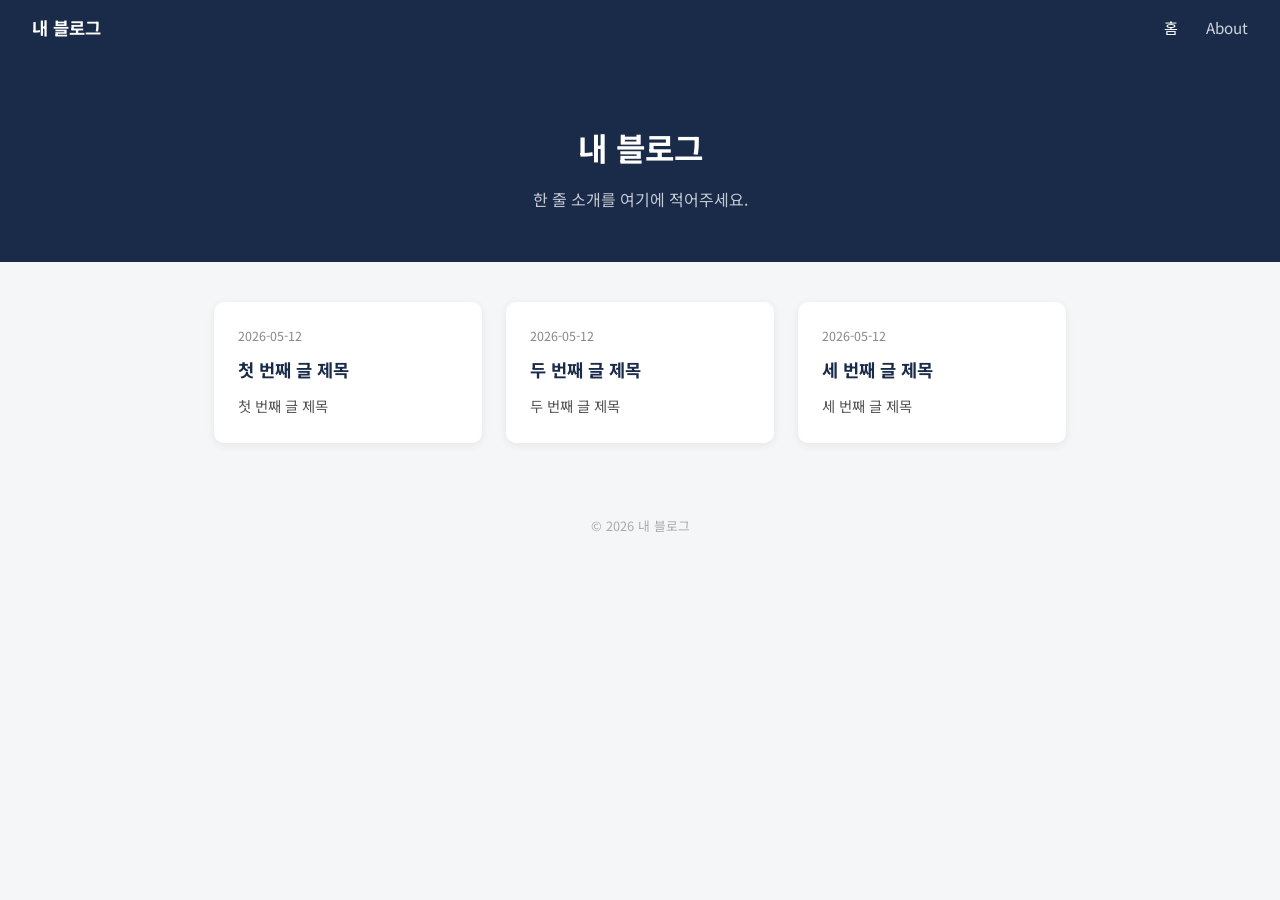
==== index.html @ 04aef491 "Initial blog: index, post, about pages + Wiki content" ====
<!DOCTYPE html>
<html lang="ko">
<head>
  <meta charset="UTF-8">
  <meta name="viewport" content="width=device-width, initial-scale=1.0">
  <title>내 블로그</title>
  <link rel="preconnect" href="https://fonts.googleapis.com">
  <link href="https://fonts.googleapis.com/css2?family=Noto+Sans+KR:wght@400;700&display=swap" rel="stylesheet">
  <link rel="stylesheet" href="style.css">
</head>
<body>

<nav>
  <a href="index.html" class="brand">내 블로그</a>
  <div class="links">
    <a href="index.html">홈</a>
    <a href="about.html">About</a>
  </div>
</nav>

<div class="hero">
  <h1>내 블로그</h1>
  <p>한 줄 소개를 여기에 적어주세요.</p>
</div>

<div class="container">
  <div class="post-grid" id="post-grid">로딩 중...</div>
</div>

<footer>© 2026 내 블로그</footer>

<script>
  async function parseFrontmatter(text) {
    const match = text.match(/^---\n([\s\S]*?)\n---\n([\s\S]*)$/);
    if (!match) return { meta: {}, body: text };
    const meta = {};
    match[1].split('\n').forEach(line => {
      const [k, ...v] = line.split(':');
      if (k) meta[k.trim()] = v.join(':').trim();
    });
    return { meta, body: match[2] };
  }

  async function loadPosts() {
    const res = await fetch('posts.json');
    const posts = await res.json();
    const grid = document.getElementById('post-grid');
    grid.innerHTML = '';

    for (const p of posts) {
      try {
        const r = await fetch('Wiki/' + p.slug + '.md');
        const text = await r.text();
        const { meta, body } = await parseFrontmatter(text);
        const excerpt = body.replace(/#+\s/g, '').trim().split('\n').find(l => l.trim()) || '';

        const card = document.createElement('a');
        card.className = 'card';
        card.href = 'post.html?slug=' + p.slug;
        card.innerHTML = `
          <div class="card-date">${meta.date || p.date}</div>
          <h2>${meta.title || p.title}</h2>
          <p>${excerpt.slice(0, 80)}${excerpt.length > 80 ? '...' : ''}</p>
        `;
        grid.appendChild(card);
      } catch (e) {
        console.warn('글 로드 실패:', p.slug);
      }
    }
  }

  loadPosts();
</script>
</body>
</html>
---- style.css ----
* { box-sizing: border-box; margin: 0; padding: 0; }

body {
  font-family: 'Noto Sans KR', sans-serif;
  background: #f5f6f8;
  color: #333;
  line-height: 1.7;
}

/* Nav */
nav {
  background: #1a2b4a;
  padding: 0 2rem;
  display: flex;
  align-items: center;
  justify-content: space-between;
  height: 56px;
}
nav a { color: #fff; text-decoration: none; font-size: 0.95rem; }
nav .brand { font-weight: 700; font-size: 1.1rem; }
nav .links a + a { margin-left: 1.5rem; opacity: 0.8; }
nav .links a:hover { opacity: 1; }

/* Hero */
.hero {
  background: #1a2b4a;
  color: #fff;
  padding: 4rem 2rem 3rem;
  text-align: center;
}
.hero h1 { font-size: 2rem; font-weight: 700; margin-bottom: 0.75rem; }
.hero p  { font-size: 1rem; opacity: 0.75; }

/* Container */
.container { max-width: 900px; margin: 0 auto; padding: 2.5rem 1.5rem; }

/* Post grid */
.post-grid {
  display: grid;
  grid-template-columns: repeat(auto-fill, minmax(260px, 1fr));
  gap: 1.5rem;
}
.card {
  background: #fff;
  border-radius: 10px;
  padding: 1.5rem;
  box-shadow: 0 2px 8px rgba(0,0,0,0.07);
  text-decoration: none;
  color: inherit;
  display: block;
  transition: transform 0.15s, box-shadow 0.15s;
}
.card:hover { transform: translateY(-3px); box-shadow: 0 6px 18px rgba(0,0,0,0.1); }
.card-date { font-size: 0.78rem; color: #888; margin-bottom: 0.5rem; }
.card h2 { font-size: 1.1rem; font-weight: 700; margin-bottom: 0.6rem; color: #1a2b4a; }
.card p  { font-size: 0.9rem; color: #555; }

/* Post detail */
.post-content { background: #fff; border-radius: 10px; padding: 2.5rem; box-shadow: 0 2px 8px rgba(0,0,0,0.07); }
.post-content h1 { font-size: 1.8rem; color: #1a2b4a; margin-bottom: 0.4rem; }
.post-meta { font-size: 0.82rem; color: #888; margin-bottom: 2rem; padding-bottom: 1rem; border-bottom: 1px solid #eee; }
.post-body h2 { font-size: 1.25rem; margin: 1.8rem 0 0.6rem; color: #1a2b4a; }
.post-body p  { margin-bottom: 1rem; }
.post-body ul, .post-body ol { margin: 0.5rem 0 1rem 1.5rem; }
.post-body li { margin-bottom: 0.3rem; }
.post-body strong { color: #1a2b4a; }

.back { display: inline-block; margin-bottom: 1.5rem; color: #1a2b4a; text-decoration: none; font-size: 0.9rem; }
.back:hover { text-decoration: underline; }

/* About */
.about-box { background: #fff; border-radius: 10px; padding: 2rem; box-shadow: 0 2px 8px rgba(0,0,0,0.07); }
.about-box h1 { font-size: 1.5rem; color: #1a2b4a; margin-bottom: 1rem; }

/* Footer */
footer { text-align: center; padding: 2rem; font-size: 0.8rem; color: #aaa; }

/* Accent */
.accent { color: #e55a2b; }

@media (max-width: 600px) {
  .hero h1 { font-size: 1.4rem; }
  .post-grid { grid-template-columns: 1fr; }
}
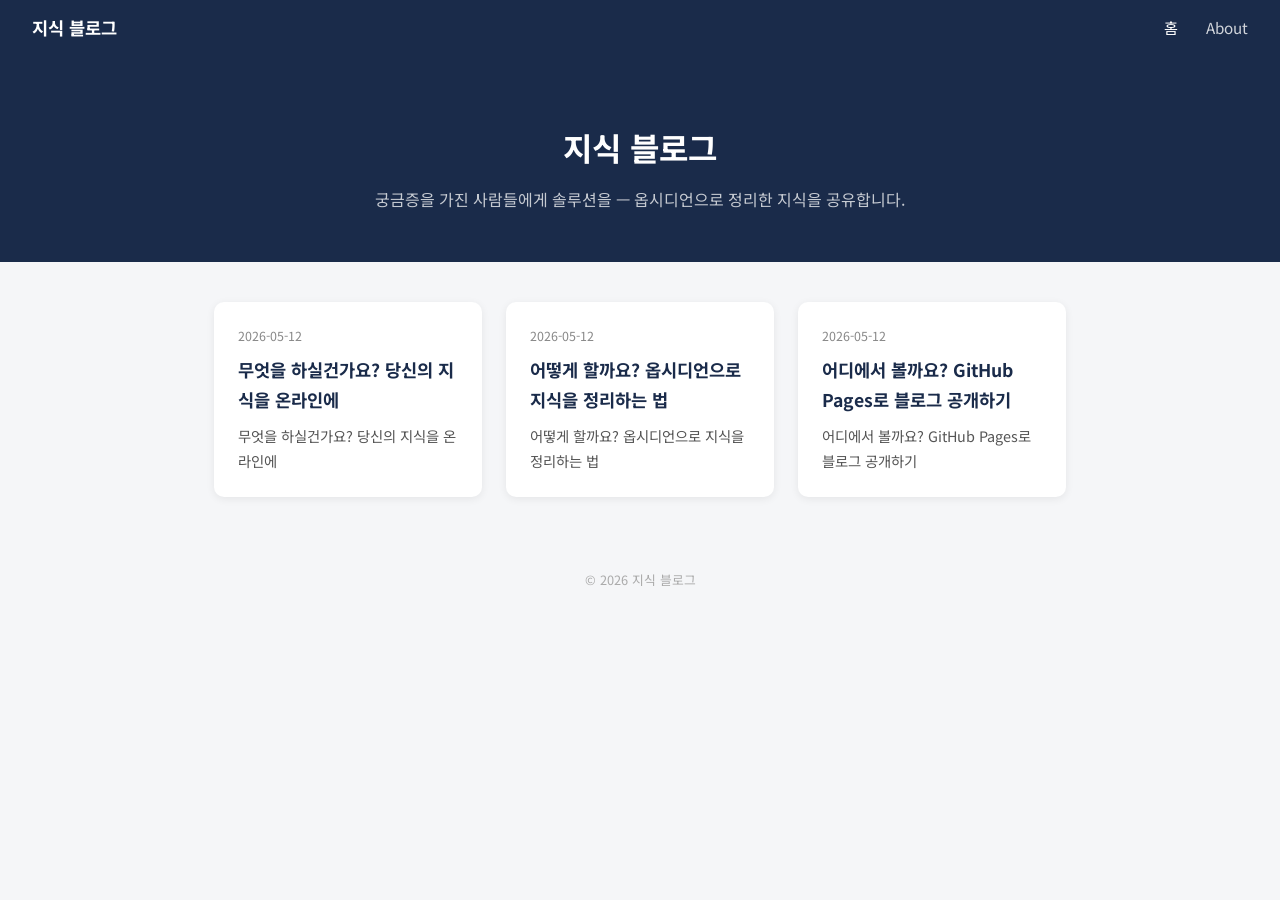
==== commit 59d124d3: "Apply 기획 4질문: update blog title, hero, about, post titles" ====
--- a/index.html
+++ b/index.html
@@ -3,7 +3,7 @@
 <head>
   <meta charset="UTF-8">
   <meta name="viewport" content="width=device-width, initial-scale=1.0">
-  <title>내 블로그</title>
+  <title>지식 블로그</title>
   <link rel="preconnect" href="https://fonts.googleapis.com">
   <link href="https://fonts.googleapis.com/css2?family=Noto+Sans+KR:wght@400;700&display=swap" rel="stylesheet">
   <link rel="stylesheet" href="style.css">
@@ -11,7 +11,7 @@
 <body>
 
 <nav>
-  <a href="index.html" class="brand">내 블로그</a>
+  <a href="index.html" class="brand">지식 블로그</a>
   <div class="links">
     <a href="index.html">홈</a>
     <a href="about.html">About</a>
@@ -19,15 +19,15 @@
 </nav>
 
 <div class="hero">
-  <h1>내 블로그</h1>
-  <p>한 줄 소개를 여기에 적어주세요.</p>
+  <h1>지식 블로그</h1>
+  <p>궁금증을 가진 사람들에게 솔루션을 — 옵시디언으로 정리한 지식을 공유합니다.</p>
 </div>
 
 <div class="container">
   <div class="post-grid" id="post-grid">로딩 중...</div>
 </div>
 
-<footer>© 2026 내 블로그</footer>
+<footer>© 2026 지식 블로그</footer>
 
 <script>
   async function parseFrontmatter(text) {
@@ -49,7 +49,7 @@
 
     for (const p of posts) {
       try {
-        const r = await fetch('Wiki/' + p.slug + '.md');
+        const r = await fetch('Obsidian/Wiki/' + p.slug + '.md');
         const text = await r.text();
         const { meta, body } = await parseFrontmatter(text);
         const excerpt = body.replace(/#+\s/g, '').trim().split('\n').find(l => l.trim()) || '';
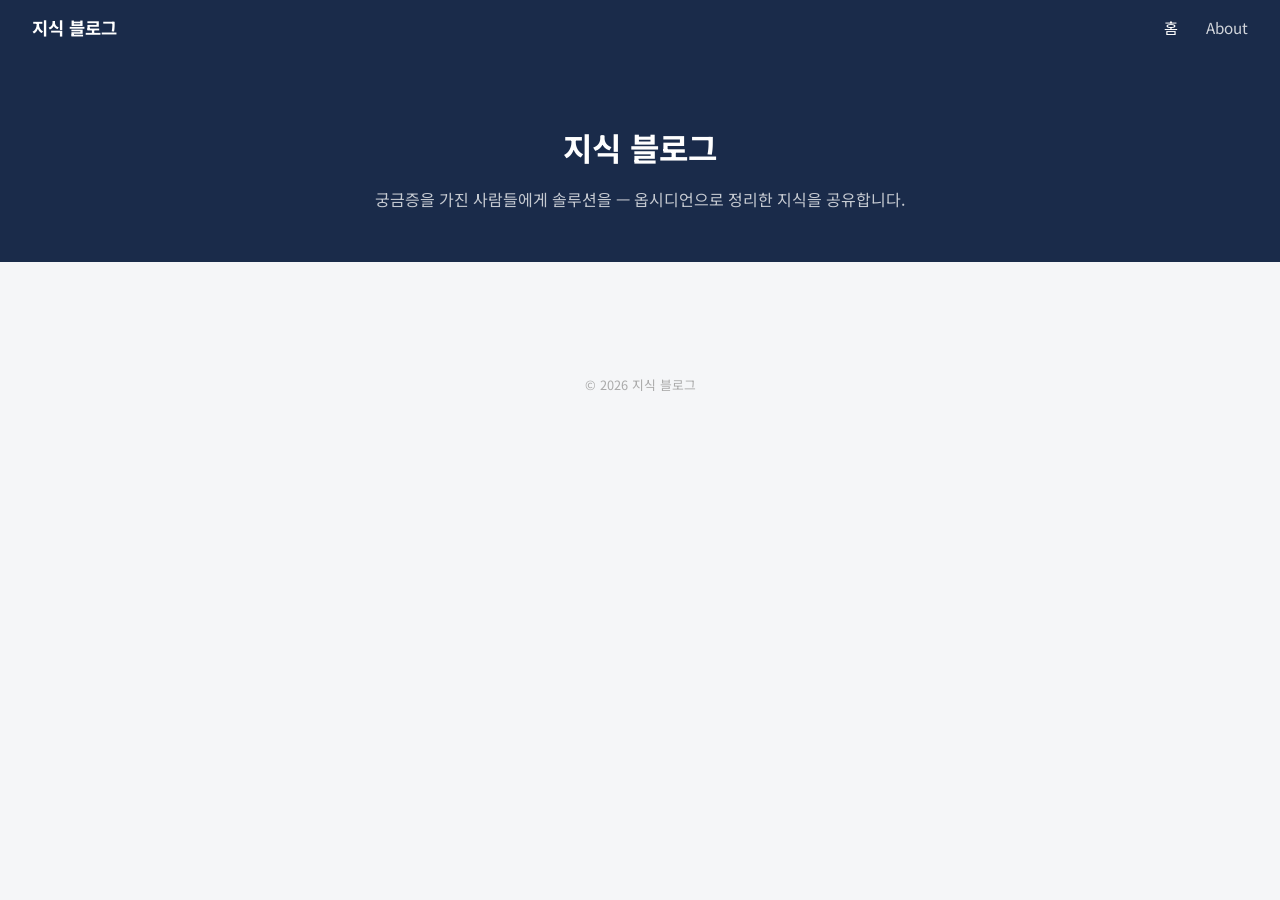
==== commit cc9879bd: "Auto-detect Wiki posts via GitHub API — no posts.json needed" ====
--- a/index.html
+++ b/index.html
@@ -42,29 +42,33 @@
   }
 
   async function loadPosts() {
-    const res = await fetch('posts.json');
-    const posts = await res.json();
     const grid = document.getElementById('post-grid');
     grid.innerHTML = '';
 
-    for (const p of posts) {
+    // GitHub API로 Wiki 폴더 자동 스캔 — posts.json 없이 .md 추가만 하면 됨
+    const apiRes = await fetch('https://api.github.com/repos/sevuoi/aitool-smit/contents/Obsidian/Wiki');
+    const files = await apiRes.json();
+    const mdFiles = files.filter(f => f.name.endsWith('.md')).sort((a, b) => a.name.localeCompare(b.name));
+
+    for (const file of mdFiles) {
       try {
-        const r = await fetch('Obsidian/Wiki/' + p.slug + '.md');
+        const r = await fetch('Obsidian/Wiki/' + file.name);
         const text = await r.text();
         const { meta, body } = await parseFrontmatter(text);
         const excerpt = body.replace(/#+\s/g, '').trim().split('\n').find(l => l.trim()) || '';
+        const slug = file.name.replace('.md', '');
 
         const card = document.createElement('a');
         card.className = 'card';
-        card.href = 'post.html?slug=' + p.slug;
+        card.href = 'post.html?slug=' + slug;
         card.innerHTML = `
-          <div class="card-date">${meta.date || p.date}</div>
-          <h2>${meta.title || p.title}</h2>
+          <div class="card-date">${meta.date || ''}</div>
+          <h2>${meta.title || slug}</h2>
           <p>${excerpt.slice(0, 80)}${excerpt.length > 80 ? '...' : ''}</p>
         `;
         grid.appendChild(card);
       } catch (e) {
-        console.warn('글 로드 실패:', p.slug);
+        console.warn('글 로드 실패:', file.name);
       }
     }
   }
